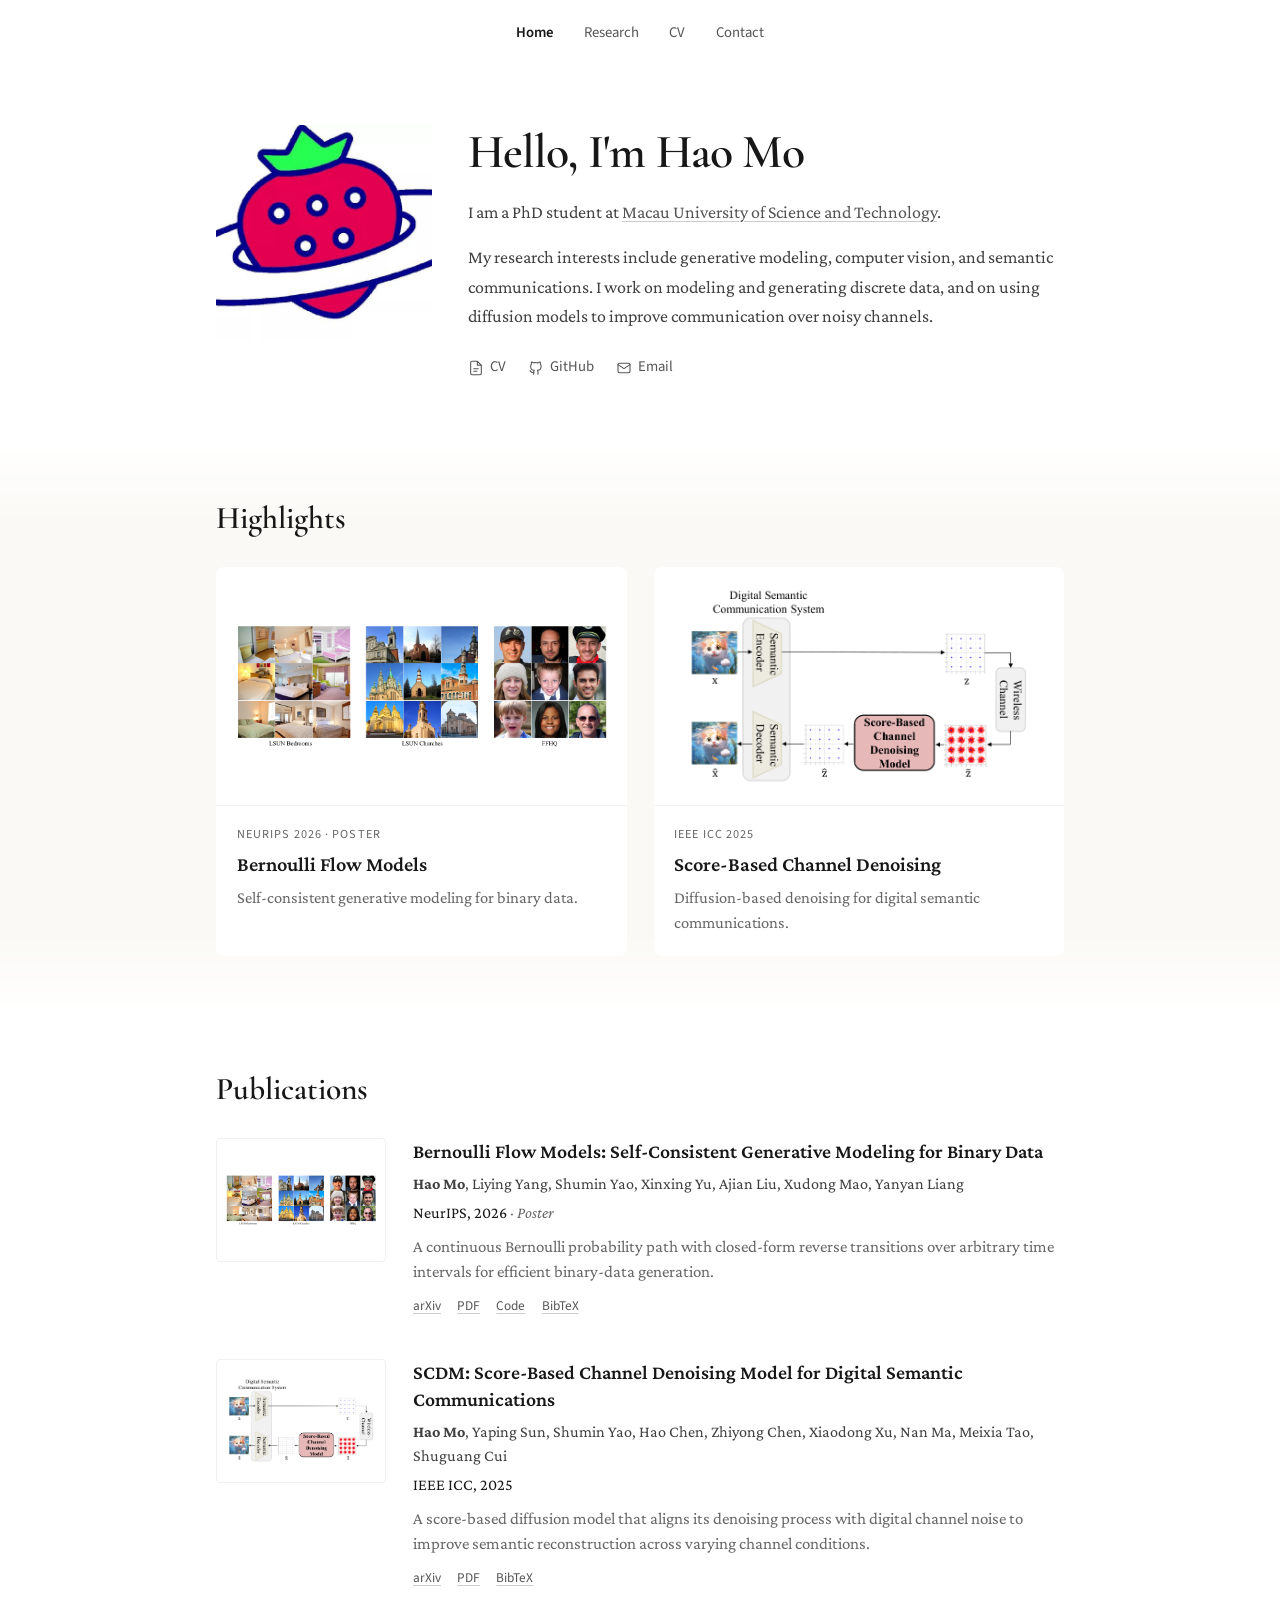
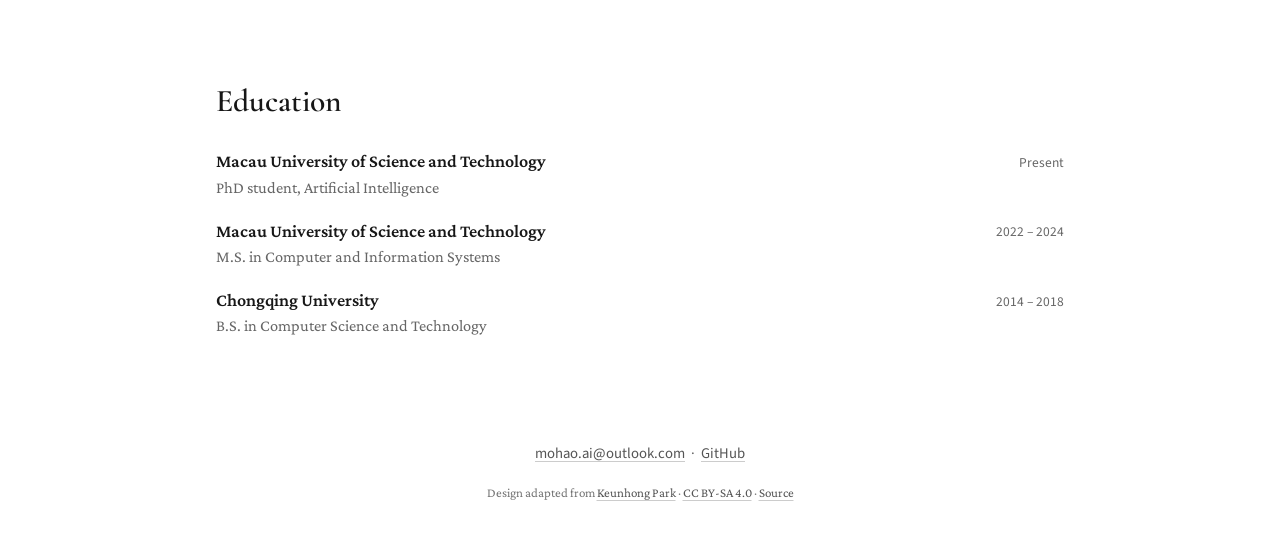
==== index.html @ dd37f868 "Add Hao Mo academic homepage and printable CV" ====
<!doctype html>
<html lang="en">
<head>
  <meta charset="utf-8">
  <meta name="viewport" content="width=device-width, initial-scale=1">
  <title>Hao Mo — Generative Models &amp; Computer Vision</title>
  <meta name="description" content="Hao Mo is a PhD student at Macau University of Science and Technology working on generative models, computer vision, and semantic communications.">
  <link rel="canonical" href="https://minimo6666.github.io/">
  <meta property="og:type" content="website">
  <meta property="og:title" content="Hao Mo — Academic Homepage">
  <meta property="og:description" content="Generative models, computer vision, and semantic communications. Selected research: Bernoulli Flow Models and SCDM.">
  <meta property="og:url" content="https://minimo6666.github.io/">
  <meta property="og:image" content="https://minimo6666.github.io/assets/images/bfm-samples.png">
  <meta name="theme-color" content="#faf9f5">
  <link rel="icon" type="image/png" href="assets/images/avatar.png">
  <link rel="stylesheet" href="assets/styles.css">
</head>
<body>
  <a class="skip-link" href="#main">Skip to content</a>
  <header class="site-header">
    <nav class="container" aria-label="Main navigation">
      <a href="./" aria-current="page">Home</a>
      <a href="#publications">Research</a>
      <a href="cv.html">CV</a>
      <a href="#contact">Contact</a>
    </nav>
  </header>
  <main id="main">
    <!-- ABOUT: update your introduction and replace assets/images/avatar.png here. -->
    <section class="hero" aria-labelledby="intro-title">
      <div class="container hero-grid">
        <img class="avatar" src="assets/images/avatar.png" width="216" height="216" alt="Hao Mo's profile illustration">
        <div>
          <h1 id="intro-title">Hello, I'm Hao Mo</h1>
          <div class="bio">
            <p>I am a PhD student at <a href="https://www.must.edu.mo/">Macau University of Science and Technology</a>.</p>
            <p>My research interests include generative modeling, computer vision, and semantic communications. I work on modeling and generating discrete data, and on using diffusion models to improve communication over noisy channels.</p>
          </div>
          <div class="profile-links" aria-label="Profile links">
            <a href="cv.html"><svg class="icon" viewBox="0 0 24 24" fill="none" stroke="currentColor" stroke-width="1.6" aria-hidden="true"><path d="M14 2H6a2 2 0 0 0-2 2v16a2 2 0 0 0 2 2h12a2 2 0 0 0 2-2V8z"/><path d="M14 2v6h6M8 13h8M8 17h6"/></svg>CV</a>
            <a href="https://github.com/minimo6666"><svg class="icon" viewBox="0 0 24 24" fill="none" stroke="currentColor" stroke-width="1.6" stroke-linecap="round" stroke-linejoin="round" aria-hidden="true"><path d="M9 19c-4.3 1.3-4.3-2.2-6-2.7m12 5v-3.4a3 3 0 0 0-.8-2.3c2.7-.3 5.5-1.3 5.5-6a4.7 4.7 0 0 0-1.3-3.3 4.3 4.3 0 0 0-.1-3.3s-1-.3-3.4 1.3a11.5 11.5 0 0 0-6.2 0C6.3 2.7 5.3 3 5.3 3a4.3 4.3 0 0 0-.1 3.3A4.7 4.7 0 0 0 3.9 9.6c0 4.7 2.8 5.7 5.5 6a3 3 0 0 0-.8 2.3v3.4"/></svg>GitHub</a>
            <a href="mailto:mohao.ai@outlook.com"><svg class="icon" viewBox="0 0 24 24" fill="none" stroke="currentColor" stroke-width="1.6" stroke-linecap="round" stroke-linejoin="round" aria-hidden="true"><rect x="3" y="5" width="18" height="14" rx="2"/><path d="m3 7 9 6 9-6"/></svg>Email</a>
          </div>
        </div>
      </div>
    </section>

    <!-- HIGHLIGHTS: original figures from the linked papers, displayed without cropping. -->
    <section class="highlights" aria-labelledby="highlights-title">
      <div class="container">
        <h2 id="highlights-title">Highlights</h2>
        <div class="highlight-grid">
          <article class="highlight">
            <a href="https://arxiv.org/abs/2610.11362">
              <div class="highlight-image"><img src="assets/images/bfm-samples.png" width="1116" height="369" alt="Image samples generated by Bernoulli Flow Models" loading="lazy"></div>
              <div class="highlight-copy">
                <span class="eyebrow">NeurIPS 2026 · Poster</span>
                <h3>Bernoulli Flow Models</h3>
                <p>Self-consistent generative modeling for binary data.</p>
              </div>
            </a>
          </article>
          <article class="highlight">
            <a href="https://arxiv.org/abs/2501.17876">
              <div class="highlight-image"><img src="assets/images/scdm-overview.png" width="757" height="430" alt="SCDM system diagram showing digital semantic communication and channel denoising" loading="lazy"></div>
              <div class="highlight-copy">
                <span class="eyebrow">IEEE ICC 2025</span>
                <h3>Score-Based Channel Denoising</h3>
                <p>Diffusion-based denoising for digital semantic communications.</p>
              </div>
            </a>
          </article>
        </div>
      </div>
    </section>

    <!-- PUBLICATIONS: duplicate an article block when adding a new paper. -->
    <section class="publications" id="publications" aria-labelledby="publications-title">
      <div class="container">
        <h2 id="publications-title">Publications</h2>
        <article class="publication">
          <a class="publication-image" href="https://arxiv.org/abs/2610.11362" aria-label="Read Bernoulli Flow Models"><img src="assets/images/bfm-samples.png" width="1116" height="369" alt="BFM generated image samples" loading="lazy"></a>
          <div>
            <h3><a href="https://arxiv.org/abs/2610.11362">Bernoulli Flow Models: Self-Consistent Generative Modeling for Binary Data</a></h3>
            <p class="authors"><strong>Hao Mo</strong>, Liying Yang, Shumin Yao, Xinxing Yu, Ajian Liu, Xudong Mao, Yanyan Liang</p>
            <p class="venue">NeurIPS, 2026 <span>· Poster</span></p>
            <p class="description">A continuous Bernoulli probability path with closed-form reverse transitions over arbitrary time intervals for efficient binary-data generation.</p>
            <div class="paper-links" aria-label="Bernoulli Flow Models resources">
              <a href="https://arxiv.org/abs/2610.11362">arXiv</a>
              <a href="https://arxiv.org/pdf/2610.11362">PDF</a>
              <a href="https://github.com/minimo6666/BFM_NeurIPS2026">Code</a>
              <a href="assets/bib/bfm.bib" download>BibTeX</a>
            </div>
          </div>
        </article>
        <article class="publication">
          <a class="publication-image" href="https://arxiv.org/abs/2501.17876" aria-label="Read SCDM"><img src="assets/images/scdm-overview.png" width="757" height="430" alt="SCDM system overview" loading="lazy"></a>
          <div>
            <h3><a href="https://arxiv.org/abs/2501.17876">SCDM: Score-Based Channel Denoising Model for Digital Semantic Communications</a></h3>
            <p class="authors"><strong>Hao Mo</strong>, Yaping Sun, Shumin Yao, Hao Chen, Zhiyong Chen, Xiaodong Xu, Nan Ma, Meixia Tao, Shuguang Cui</p>
            <p class="venue">IEEE ICC, 2025</p>
            <p class="description">A score-based diffusion model that aligns its denoising process with digital channel noise to improve semantic reconstruction across varying channel conditions.</p>
            <div class="paper-links" aria-label="SCDM resources">
              <a href="https://arxiv.org/abs/2501.17876">arXiv</a>
              <a href="https://arxiv.org/pdf/2501.17876">PDF</a>
              <a href="assets/bib/scdm.bib" download>BibTeX</a>
            </div>
          </div>
        </article>
      </div>
    </section>

    <section class="education" aria-labelledby="education-title">
      <div class="container">
        <h2 id="education-title">Education</h2>
        <ul class="education-list">
          <li><div><h3>Macau University of Science and Technology</h3><p>PhD student, Artificial Intelligence</p></div><time>Present</time></li>
          <li><div><h3>Macau University of Science and Technology</h3><p>M.S. in Computer and Information Systems</p></div><time>2022 – 2024</time></li>
          <li><div><h3>Chongqing University</h3><p>B.S. in Computer Science and Technology</p></div><time>2014 – 2018</time></li>
        </ul>
      </div>
    </section>
  </main>
  <footer class="site-footer" id="contact">
    <div class="container">
      <p class="contact"><a href="mailto:mohao.ai@outlook.com">mohao.ai@outlook.com</a> &nbsp;·&nbsp; <a href="https://github.com/minimo6666">GitHub</a></p>
      <p class="credit">Design adapted from <a href="https://keunhong.com/">Keunhong Park</a> · <a href="https://creativecommons.org/licenses/by-sa/4.0/">CC BY-SA 4.0</a> · <a href="https://github.com/minimo6666/minimo6666.github.io">Source</a></p>
    </div>
  </footer>
</body>
</html>
---- assets/styles.css ----
/* Adapted from Keunhong Park's academic website, CC BY-SA 4.0.
   Original: https://github.com/keunhong/keunhong.github.io */
@import url('https://fonts.googleapis.com/css2?family=Cormorant+Garamond:wght@400;500;600;700&family=Crimson+Pro:ital,wght@0,400;0,500;0,600;0,700;1,400&family=Source+Sans+3:wght@400;500;600&display=swap');

:root {
  --surface: #fff;
  --surface-muted: #faf9f5;
  --text: #171717;
  --body: #404040;
  --muted: #666;
  --border: #e5e5e5;
  --serif: 'Crimson Pro', Georgia, Cambria, serif;
  --display: 'Cormorant Garamond', Georgia, serif;
  --sans: 'Source Sans 3', system-ui, sans-serif;
}
* { box-sizing: border-box; }
html { scroll-behavior: smooth; scroll-padding-top: 2rem; font-size: 18px; }
body { margin: 0; color: var(--text); background: var(--surface); font-family: var(--serif); line-height: 1.65; -webkit-font-smoothing: antialiased; }
img { display: block; max-width: 100%; }
a { color: #555; text-decoration-color: #ccc; text-decoration-thickness: 1px; text-underline-offset: 3px; }
a:hover { color: #111; text-decoration-color: #555; }
a:focus-visible, button:focus-visible { outline: 2px solid #555; outline-offset: 5px; border-radius: 2px; }
h1, h2, h3, p { margin: 0; }
h1, h2 { font-family: var(--display); font-weight: 600; line-height: 1.15; }
h1 { font-size: clamp(2.1rem, 5vw, 2.65rem); letter-spacing: -.02em; }
h2 { font-size: 1.75rem; margin-bottom: 1.7rem; }
h3 { font-size: 1.1rem; font-weight: 600; line-height: 1.35; }
p + p { margin-top: .85rem; }
.container { width: min(100%, 896px); padding-inline: 24px; margin-inline: auto; }
.skip-link { position: absolute; left: 1rem; top: -5rem; background: #fff; padding: .5rem 1rem; z-index: 10; }
.skip-link:focus { top: 1rem; }
.site-header { padding: 1.15rem 0; }
.site-header nav { display: flex; justify-content: center; gap: 1.7rem; font-family: var(--sans); font-size: .82rem; }
.site-header a { text-decoration: none; }
.site-header a[aria-current='page'] { font-weight: 600; color: #171717; }
.hero { padding: 3.3rem 0 3.6rem; }
.hero-grid { display: grid; grid-template-columns: 216px 1fr; align-items: start; gap: 2rem; }
.avatar { width: 216px; height: 216px; object-fit: cover; }
.bio { margin-top: 1rem; color: var(--body); }
.profile-links { display: flex; flex-wrap: wrap; gap: 1.2rem; margin-top: 1.3rem; font-family: var(--sans); font-size: .82rem; }
.profile-links a { display: inline-flex; align-items: center; gap: .35rem; text-decoration: none; }
.icon { width: 16px; height: 16px; flex: 0 0 auto; }
.highlights { position: relative; padding: 3.1rem 0; }
.highlights::before { content: ''; position: absolute; inset: 0; background: var(--surface-muted); mask-image: linear-gradient(to bottom, transparent, #000 14%, #000 86%, transparent); }
.highlights .container { position: relative; }
.highlight-grid { display: grid; grid-template-columns: repeat(2, minmax(0, 1fr)); gap: 1.5rem; }
.highlight { background: #fff; border-radius: 8px; overflow: hidden; transition: transform .2s, box-shadow .2s; }
.highlight:hover { transform: translateY(-3px); box-shadow: 0 3px 12px #00000008; }
.highlight > a { display: block; color: inherit; text-decoration: none; }
.highlight-image { aspect-ratio: 1.72; display: flex; align-items: center; padding: 1.1rem; border-bottom: 1px solid #f4f3ef; }
.highlight-image img { width: 100%; height: 100%; object-fit: contain; }
.highlight-copy { padding: 1rem 1.15rem 1.15rem; }
.highlight-copy h3 { font-size: 1.13rem; }
.highlight-copy p { color: var(--muted); font-size: .92rem; line-height: 1.5; margin-top: .4rem; }
.eyebrow { display: block; color: var(--muted); font-family: var(--sans); font-size: .68rem; letter-spacing: .09em; text-transform: uppercase; margin-bottom: .4rem; }
.publications { padding: 3.3rem 0 1.9rem; }
.publication { display: grid; grid-template-columns: 170px 1fr; gap: 1.5rem; margin-bottom: 2.3rem; }
.publication-image { align-self: start; display: flex; align-items: center; justify-content: center; height: 124px; padding: .5rem; background: #fff; border: 1px solid #f1f0ed; border-radius: 4px; }
.publication-image img { width: 100%; height: 100%; object-fit: contain; }
.publication h3 a { color: var(--text); text-decoration: none; }
.publication h3 a:hover { text-decoration: underline; }
.authors { font-size: .9rem; color: var(--body); line-height: 1.5; margin-top: .35rem; }
.venue { font-size: .9rem; margin-top: .2rem; }
.venue span { color: var(--muted); font-style: italic; }
.description { font-size: .94rem; color: var(--muted); line-height: 1.5; margin-top: .45rem; }
.paper-links { display: flex; flex-wrap: wrap; gap: .9rem; font-family: var(--sans); font-size: .74rem; margin-top: .6rem; }
.education { padding: 1rem 0 3rem; }
.education-list { list-style: none; margin: 0; padding: 0; }
.education-list li { display: flex; justify-content: space-between; gap: 1rem; margin-bottom: 1rem; }
.education-list h3 { font-size: 1rem; }
.education-list p, .education-list time { font-size: .91rem; color: var(--muted); }
.education-list time { flex-shrink: 0; font-family: var(--sans); font-size: .75rem; padding-top: .14rem; }
.site-footer { padding: 1.7rem 0 2.5rem; color: var(--muted); text-align: center; font-size: .78rem; }
.site-footer .contact { font-family: var(--sans); font-size: .82rem; margin-bottom: .8rem; }
.site-footer .credit { font-size: .72rem; color: #737373; }
.cv-page { padding: 2rem 0 3rem; }
.cv-heading { display: flex; justify-content: space-between; align-items: start; gap: 1rem; border-bottom: 1px solid var(--border); padding-bottom: 1.4rem; margin-bottom: 2rem; }
.cv-heading p { color: var(--muted); margin-top: .5rem; }
.cv-section { margin-top: 2rem; }
.cv-section h2 { margin-bottom: 1rem; font-size: 1.5rem; }
.cv-publications { padding-left: 1.2rem; }
.cv-publications li { padding-left: .35rem; margin-bottom: 1rem; }
.print-button { font: .78rem var(--sans); color: #555; border: 1px solid #ddd; background: #fff; padding: .5rem .85rem; border-radius: 4px; cursor: pointer; white-space: nowrap; }
.print-button:hover { border-color: #999; }
@media (max-width: 640px) {
  html { font-size: 17px; }
  .container { padding-inline: 22px; }
  .hero { padding-top: 1.8rem; padding-bottom: 2rem; }
  .hero-grid { grid-template-columns: 1fr; gap: 1.4rem; text-align: center; }
  .avatar { width: 156px; height: 156px; margin-inline: auto; }
  .bio { max-width: 34rem; margin-inline: auto; }
  .profile-links { justify-content: center; }
  .highlights { padding-block: 2.4rem; }
  .highlight-grid { grid-template-columns: 1fr; gap: 1.25rem; }
  .highlight-image { aspect-ratio: 2; }
  .publications { padding-top: 2.5rem; }
  .publication { grid-template-columns: 1fr; gap: .85rem; }
  .publication-image { height: 150px; padding: 1rem; }
  .education-list li { display: block; }
  .education-list time { display: block; margin-top: .2rem; }
  .cv-heading { flex-direction: column; }
}
@media (prefers-reduced-motion: reduce) {
  html { scroll-behavior: auto; }
  .highlight { transition: none; }
  .highlight:hover { transform: none; }
}
@media print {
  @page { margin: 17mm; }
  html, body { font-size: 10.5pt; color: #000; background: #fff; }
  .site-header, .site-footer, .print-button, .skip-link { display: none; }
  .container { max-width: none; width: 100%; padding: 0; }
  .cv-page { padding: 0; }
  .cv-heading { margin-bottom: 1.4rem; }
  .cv-section { margin-top: 1.3rem; }
  a { color: inherit; text-decoration: none; }
  li, .publication { break-inside: avoid; }
}
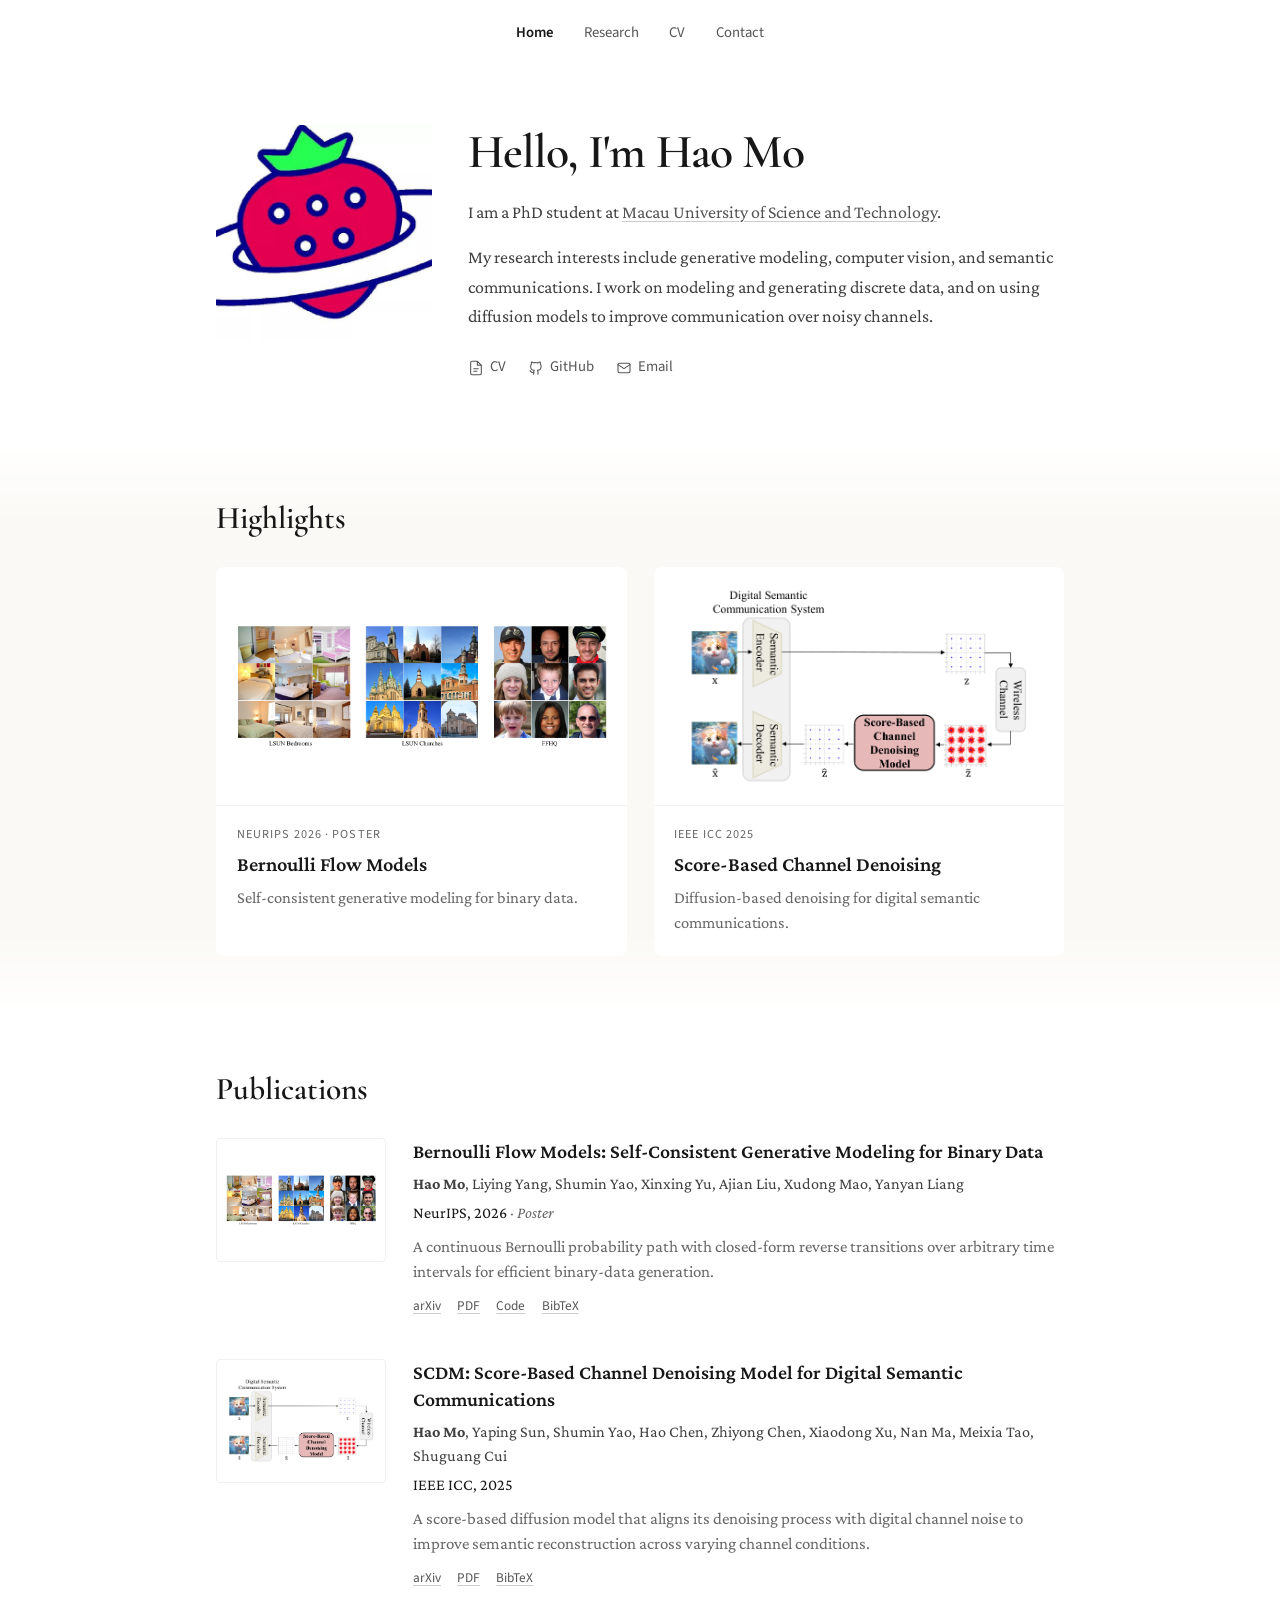
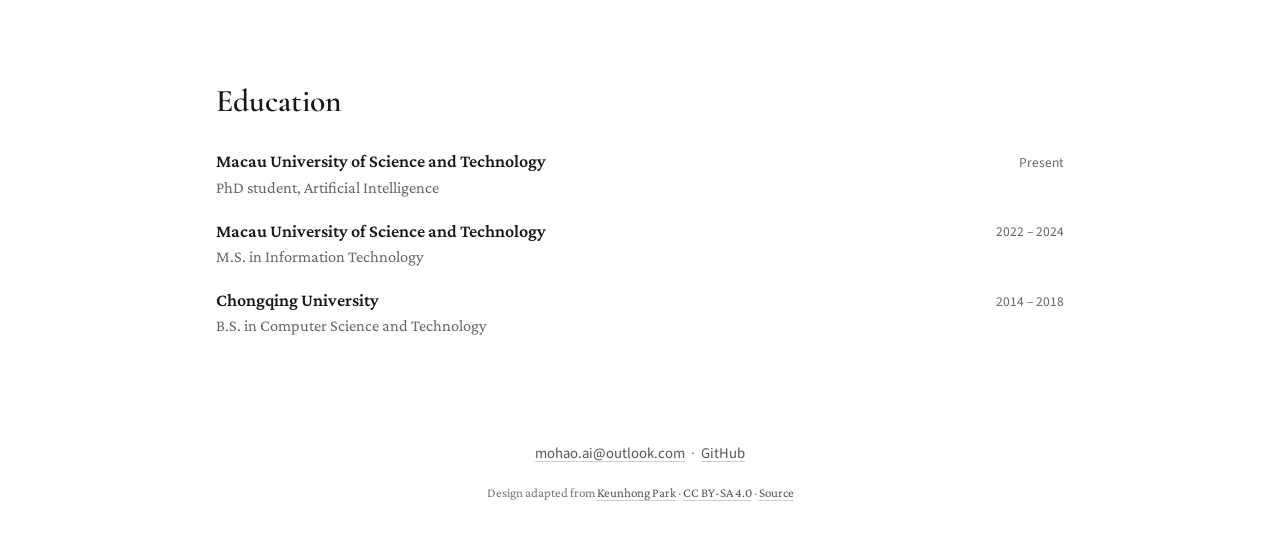
==== commit 54b20d57: "Correct master's degree to Information Technology" ====
--- a/index.html
+++ b/index.html
@@ -115,7 +115,7 @@
         <h2 id="education-title">Education</h2>
         <ul class="education-list">
           <li><div><h3>Macau University of Science and Technology</h3><p>PhD student, Artificial Intelligence</p></div><time>Present</time></li>
-          <li><div><h3>Macau University of Science and Technology</h3><p>M.S. in Computer and Information Systems</p></div><time>2022 – 2024</time></li>
+          <li><div><h3>Macau University of Science and Technology</h3><p>M.S. in Information Technology</p></div><time>2022 – 2024</time></li>
           <li><div><h3>Chongqing University</h3><p>B.S. in Computer Science and Technology</p></div><time>2014 – 2018</time></li>
         </ul>
       </div>
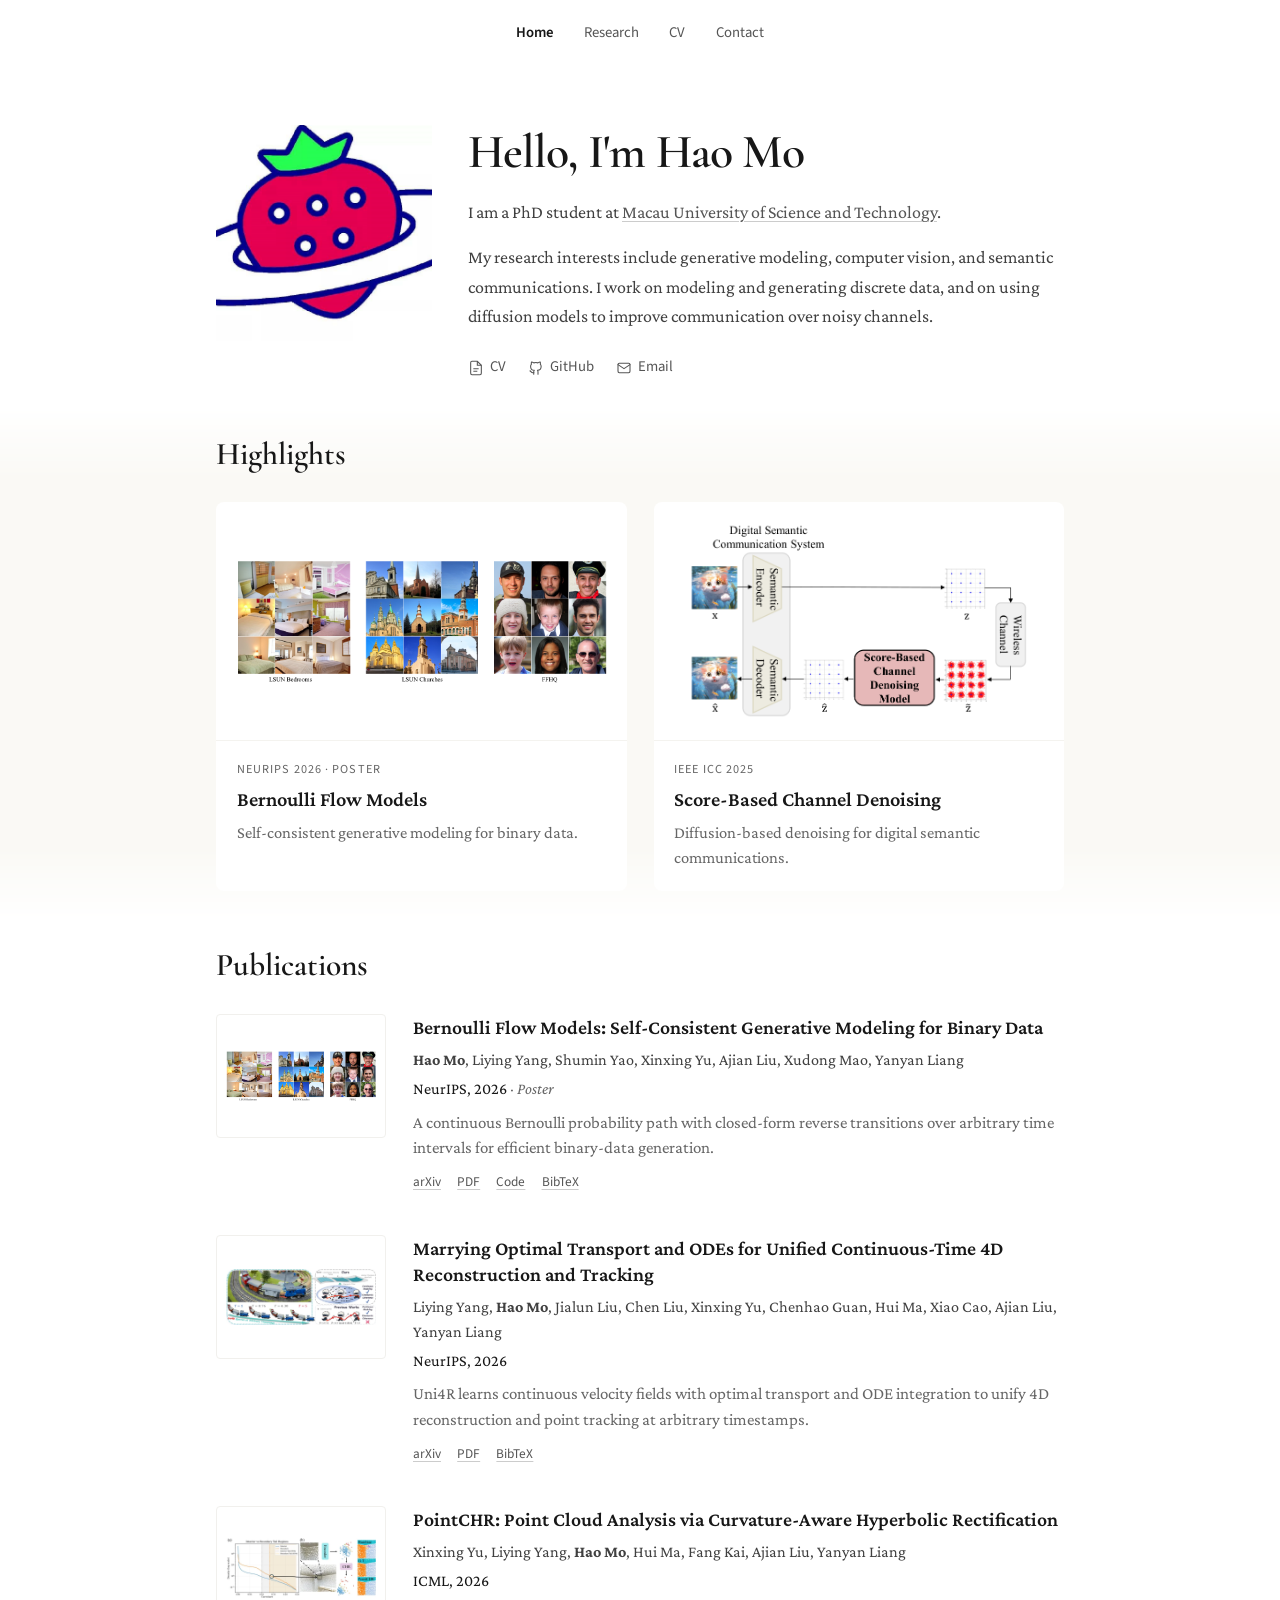
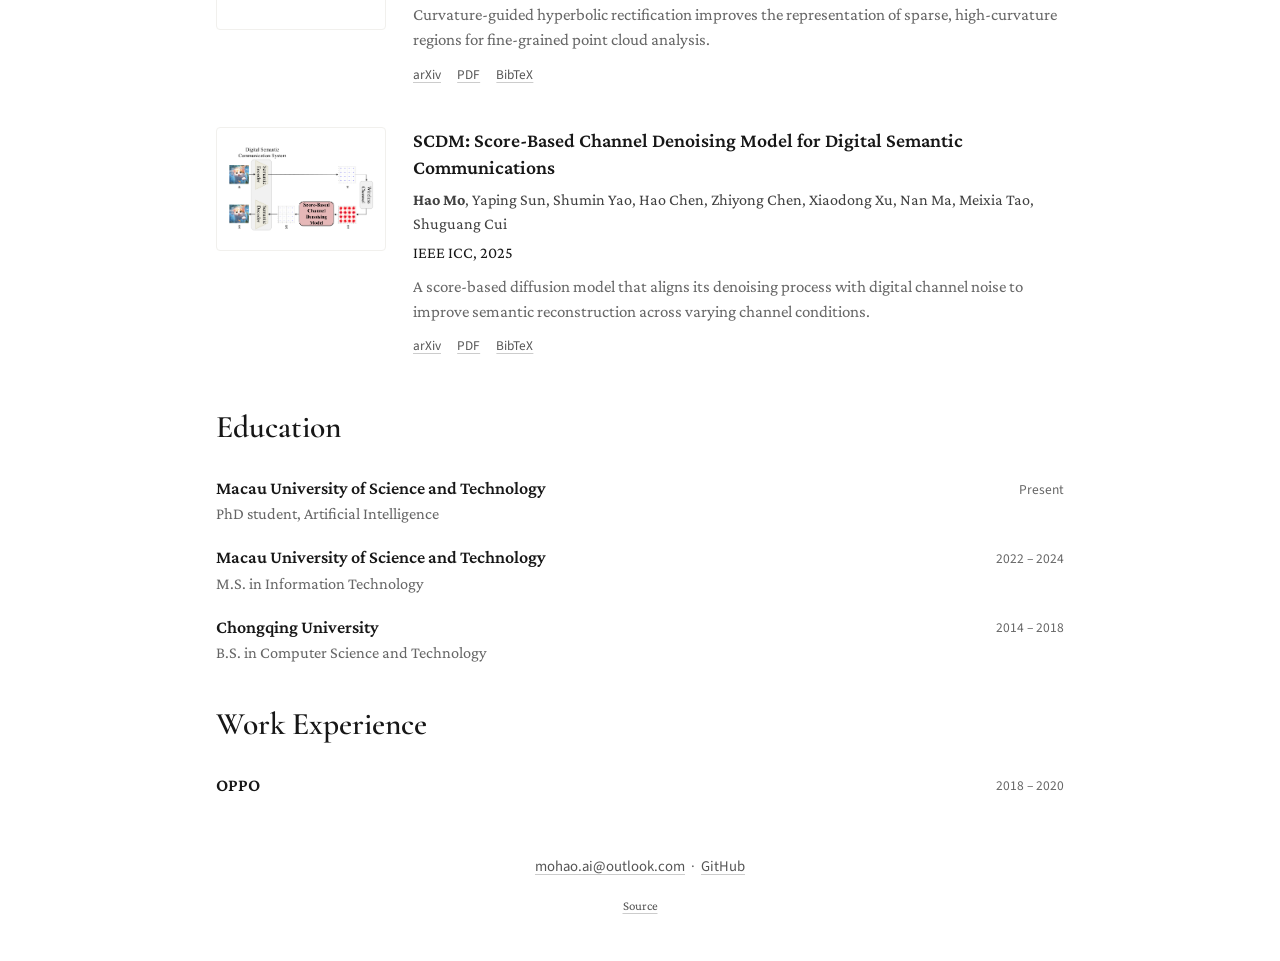
==== commit 18aec0ba: "Refine spacing, expand publications, and add OPPO experience" ====
--- a/index.html
+++ b/index.html
@@ -13,7 +13,7 @@
   <meta property="og:image" content="https://minimo6666.github.io/assets/images/bfm-samples.png">
   <meta name="theme-color" content="#faf9f5">
   <link rel="icon" type="image/png" href="assets/images/avatar.png">
-  <link rel="stylesheet" href="assets/styles.css">
+  <link rel="stylesheet" href="assets/styles.css?v=20261016">
 </head>
 <body>
   <a class="skip-link" href="#main">Skip to content</a>
@@ -94,6 +94,34 @@
           </div>
         </article>
         <article class="publication">
+          <a class="publication-image" href="https://arxiv.org/abs/2608.09613" aria-label="Read Marrying Optimal Transport and ODEs"><img src="assets/images/uni4r-teaser.webp" width="2035" height="763" alt="Uni4R overview of continuous-time 4D reconstruction and point tracking" loading="lazy"></a>
+          <div>
+            <h3><a href="https://arxiv.org/abs/2608.09613">Marrying Optimal Transport and ODEs for Unified Continuous-Time 4D Reconstruction and Tracking</a></h3>
+            <p class="authors">Liying Yang, <strong>Hao Mo</strong>, Jialun Liu, Chen Liu, Xinxing Yu, Chenhao Guan, Hui Ma, Xiao Cao, Ajian Liu, Yanyan Liang</p>
+            <p class="venue">NeurIPS, 2026</p>
+            <p class="description">Uni4R learns continuous velocity fields with optimal transport and ODE integration to unify 4D reconstruction and point tracking at arbitrary timestamps.</p>
+            <div class="paper-links" aria-label="Uni4R resources">
+              <a href="https://arxiv.org/abs/2608.09613">arXiv</a>
+              <a href="https://arxiv.org/pdf/2608.09613">PDF</a>
+              <a href="assets/bib/uni4r.bib" download>BibTeX</a>
+            </div>
+          </div>
+        </article>
+        <article class="publication">
+          <a class="publication-image" href="https://arxiv.org/abs/2607.24052" aria-label="Read PointCHR"><img src="assets/images/pointchr-teaser.webp" width="1181" height="473" alt="PointCHR illustration of curvature imbalance and improved geometric boundaries" loading="lazy"></a>
+          <div>
+            <h3><a href="https://arxiv.org/abs/2607.24052">PointCHR: Point Cloud Analysis via Curvature-Aware Hyperbolic Rectification</a></h3>
+            <p class="authors">Xinxing Yu, Liying Yang, <strong>Hao Mo</strong>, Hui Ma, Fang Kai, Ajian Liu, Yanyan Liang</p>
+            <p class="venue">ICML, 2026</p>
+            <p class="description">Curvature-guided hyperbolic rectification improves the representation of sparse, high-curvature regions for fine-grained point cloud analysis.</p>
+            <div class="paper-links" aria-label="PointCHR resources">
+              <a href="https://arxiv.org/abs/2607.24052">arXiv</a>
+              <a href="https://arxiv.org/pdf/2607.24052">PDF</a>
+              <a href="assets/bib/pointchr.bib" download>BibTeX</a>
+            </div>
+          </div>
+        </article>
+        <article class="publication">
           <a class="publication-image" href="https://arxiv.org/abs/2501.17876" aria-label="Read SCDM"><img src="assets/images/scdm-overview.png" width="757" height="430" alt="SCDM system overview" loading="lazy"></a>
           <div>
             <h3><a href="https://arxiv.org/abs/2501.17876">SCDM: Score-Based Channel Denoising Model for Digital Semantic Communications</a></h3>
@@ -120,11 +148,19 @@
         </ul>
       </div>
     </section>
+    <section class="experience" aria-labelledby="experience-title">
+      <div class="container">
+        <h2 id="experience-title">Work Experience</h2>
+        <ul class="education-list">
+          <li><div><h3>OPPO</h3></div><time>2018 – 2020</time></li>
+        </ul>
+      </div>
+    </section>
   </main>
   <footer class="site-footer" id="contact">
     <div class="container">
       <p class="contact"><a href="mailto:mohao.ai@outlook.com">mohao.ai@outlook.com</a> &nbsp;·&nbsp; <a href="https://github.com/minimo6666">GitHub</a></p>
-      <p class="credit">Design adapted from <a href="https://keunhong.com/">Keunhong Park</a> · <a href="https://creativecommons.org/licenses/by-sa/4.0/">CC BY-SA 4.0</a> · <a href="https://github.com/minimo6666/minimo6666.github.io">Source</a></p>
+      <p class="credit"><a href="https://github.com/minimo6666/minimo6666.github.io">Source</a></p>
     </div>
   </footer>
 </body>
--- a/assets/styles.css
+++ b/assets/styles.css
@@ -33,14 +33,14 @@
 .site-header nav { display: flex; justify-content: center; gap: 1.7rem; font-family: var(--sans); font-size: .82rem; }
 .site-header a { text-decoration: none; }
 .site-header a[aria-current='page'] { font-weight: 600; color: #171717; }
-.hero { padding: 3.3rem 0 3.6rem; }
+.hero { padding: 3.3rem 0 1.5rem; }
 .hero-grid { display: grid; grid-template-columns: 216px 1fr; align-items: start; gap: 2rem; }
 .avatar { width: 216px; height: 216px; object-fit: cover; }
 .bio { margin-top: 1rem; color: var(--body); }
 .profile-links { display: flex; flex-wrap: wrap; gap: 1.2rem; margin-top: 1.3rem; font-family: var(--sans); font-size: .82rem; }
 .profile-links a { display: inline-flex; align-items: center; gap: .35rem; text-decoration: none; }
 .icon { width: 16px; height: 16px; flex: 0 0 auto; }
-.highlights { position: relative; padding: 3.1rem 0; }
+.highlights { position: relative; padding: 1.6rem 0; }
 .highlights::before { content: ''; position: absolute; inset: 0; background: var(--surface-muted); mask-image: linear-gradient(to bottom, transparent, #000 14%, #000 86%, transparent); }
 .highlights .container { position: relative; }
 .highlight-grid { display: grid; grid-template-columns: repeat(2, minmax(0, 1fr)); gap: 1.5rem; }
@@ -53,8 +53,9 @@
 .highlight-copy h3 { font-size: 1.13rem; }
 .highlight-copy p { color: var(--muted); font-size: .92rem; line-height: 1.5; margin-top: .4rem; }
 .eyebrow { display: block; color: var(--muted); font-family: var(--sans); font-size: .68rem; letter-spacing: .09em; text-transform: uppercase; margin-bottom: .4rem; }
-.publications { padding: 3.3rem 0 1.9rem; }
+.publications { padding: 1.5rem 0 1.9rem; }
 .publication { display: grid; grid-template-columns: 170px 1fr; gap: 1.5rem; margin-bottom: 2.3rem; }
+.publication:last-child { margin-bottom: 0; }
 .publication-image { align-self: start; display: flex; align-items: center; justify-content: center; height: 124px; padding: .5rem; background: #fff; border: 1px solid #f1f0ed; border-radius: 4px; }
 .publication-image img { width: 100%; height: 100%; object-fit: contain; }
 .publication h3 a { color: var(--text); text-decoration: none; }
@@ -64,9 +65,11 @@
 .venue span { color: var(--muted); font-style: italic; }
 .description { font-size: .94rem; color: var(--muted); line-height: 1.5; margin-top: .45rem; }
 .paper-links { display: flex; flex-wrap: wrap; gap: .9rem; font-family: var(--sans); font-size: .74rem; margin-top: .6rem; }
-.education { padding: 1rem 0 3rem; }
+.education { padding: 1rem 0 1.2rem; }
+.experience { padding: 1rem 0 1.5rem; }
 .education-list { list-style: none; margin: 0; padding: 0; }
 .education-list li { display: flex; justify-content: space-between; gap: 1rem; margin-bottom: 1rem; }
+.education-list li:last-child { margin-bottom: 0; }
 .education-list h3 { font-size: 1rem; }
 .education-list p, .education-list time { font-size: .91rem; color: var(--muted); }
 .education-list time { flex-shrink: 0; font-family: var(--sans); font-size: .75rem; padding-top: .14rem; }
@@ -85,15 +88,15 @@
 @media (max-width: 640px) {
   html { font-size: 17px; }
   .container { padding-inline: 22px; }
-  .hero { padding-top: 1.8rem; padding-bottom: 2rem; }
+  .hero { padding-top: 1.8rem; padding-bottom: 1.2rem; }
   .hero-grid { grid-template-columns: 1fr; gap: 1.4rem; text-align: center; }
   .avatar { width: 156px; height: 156px; margin-inline: auto; }
   .bio { max-width: 34rem; margin-inline: auto; }
   .profile-links { justify-content: center; }
-  .highlights { padding-block: 2.4rem; }
+  .highlights { padding-block: 1.4rem; }
   .highlight-grid { grid-template-columns: 1fr; gap: 1.25rem; }
   .highlight-image { aspect-ratio: 2; }
-  .publications { padding-top: 2.5rem; }
+  .publications { padding-top: 1.4rem; }
   .publication { grid-template-columns: 1fr; gap: .85rem; }
   .publication-image { height: 150px; padding: 1rem; }
   .education-list li { display: block; }
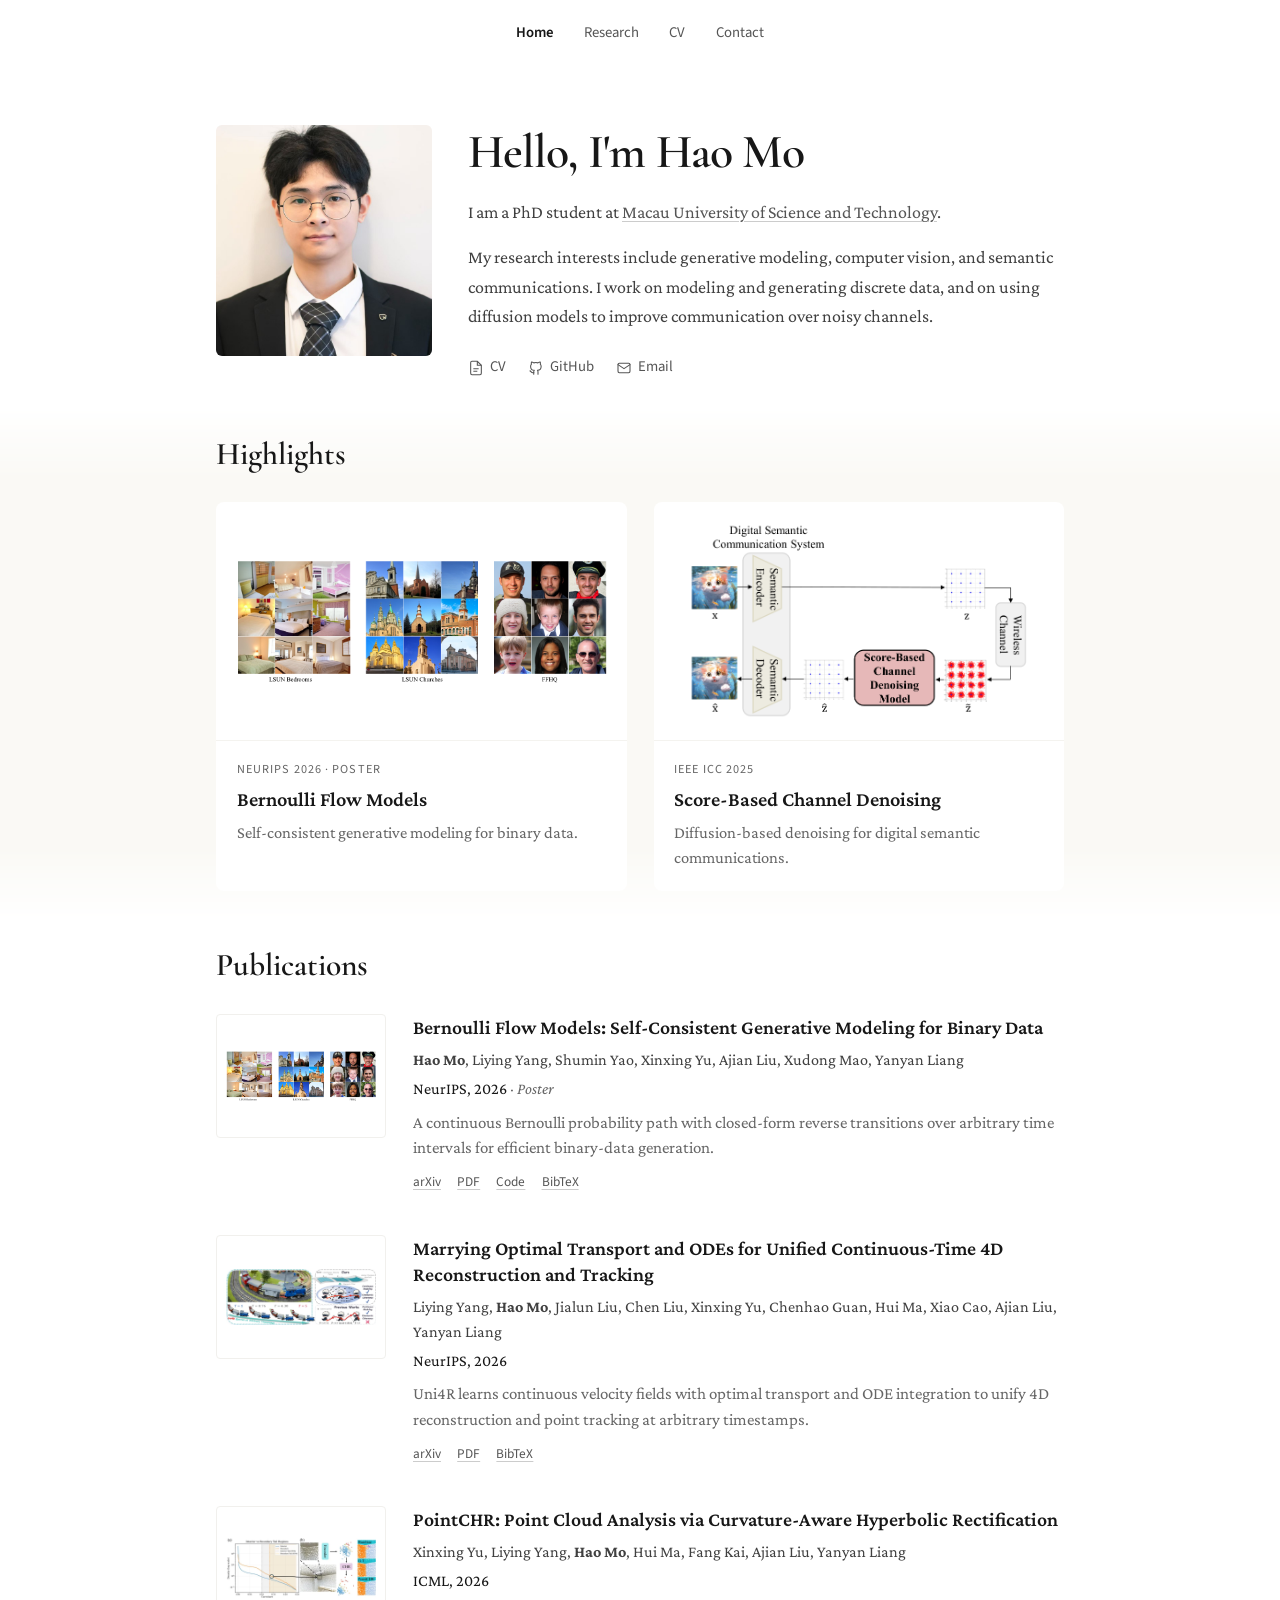
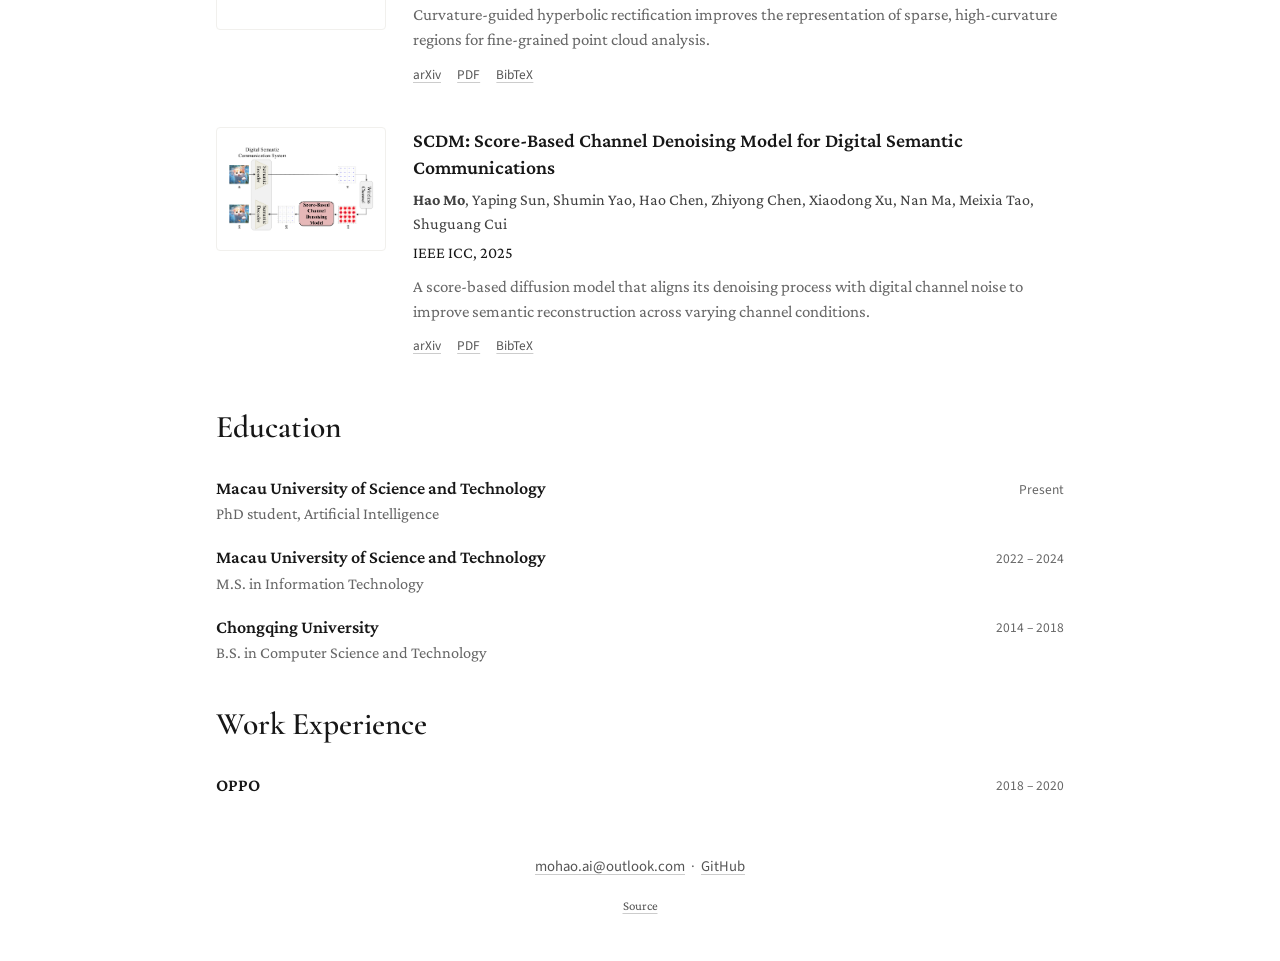
==== commit 728bc0fa: "Use Hao Mo's portrait on the academic homepage" ====
--- a/index.html
+++ b/index.html
@@ -13,7 +13,7 @@
   <meta property="og:image" content="https://minimo6666.github.io/assets/images/bfm-samples.png">
   <meta name="theme-color" content="#faf9f5">
   <link rel="icon" type="image/png" href="assets/images/avatar.png">
-  <link rel="stylesheet" href="assets/styles.css?v=20261016">
+  <link rel="stylesheet" href="assets/styles.css?v=20261016-portrait">
 </head>
 <body>
   <a class="skip-link" href="#main">Skip to content</a>
@@ -26,10 +26,10 @@
     </nav>
   </header>
   <main id="main">
-    <!-- ABOUT: update your introduction and replace assets/images/avatar.png here. -->
+    <!-- ABOUT -->
     <section class="hero" aria-labelledby="intro-title">
       <div class="container hero-grid">
-        <img class="avatar" src="assets/images/avatar.png" width="216" height="216" alt="Hao Mo's profile illustration">
+        <img class="avatar" src="assets/images/hao-mo.jpg" width="640" height="684" alt="Portrait of Hao Mo">
         <div>
           <h1 id="intro-title">Hello, I'm Hao Mo</h1>
           <div class="bio">
--- a/assets/styles.css
+++ b/assets/styles.css
@@ -35,7 +35,7 @@
 .site-header a[aria-current='page'] { font-weight: 600; color: #171717; }
 .hero { padding: 3.3rem 0 1.5rem; }
 .hero-grid { display: grid; grid-template-columns: 216px 1fr; align-items: start; gap: 2rem; }
-.avatar { width: 216px; height: 216px; object-fit: cover; }
+.avatar { width: 216px; height: auto; border-radius: 6px; }
 .bio { margin-top: 1rem; color: var(--body); }
 .profile-links { display: flex; flex-wrap: wrap; gap: 1.2rem; margin-top: 1.3rem; font-family: var(--sans); font-size: .82rem; }
 .profile-links a { display: inline-flex; align-items: center; gap: .35rem; text-decoration: none; }
@@ -90,7 +90,7 @@
   .container { padding-inline: 22px; }
   .hero { padding-top: 1.8rem; padding-bottom: 1.2rem; }
   .hero-grid { grid-template-columns: 1fr; gap: 1.4rem; text-align: center; }
-  .avatar { width: 156px; height: 156px; margin-inline: auto; }
+  .avatar { width: 156px; height: auto; margin-inline: auto; }
   .bio { max-width: 34rem; margin-inline: auto; }
   .profile-links { justify-content: center; }
   .highlights { padding-block: 1.4rem; }
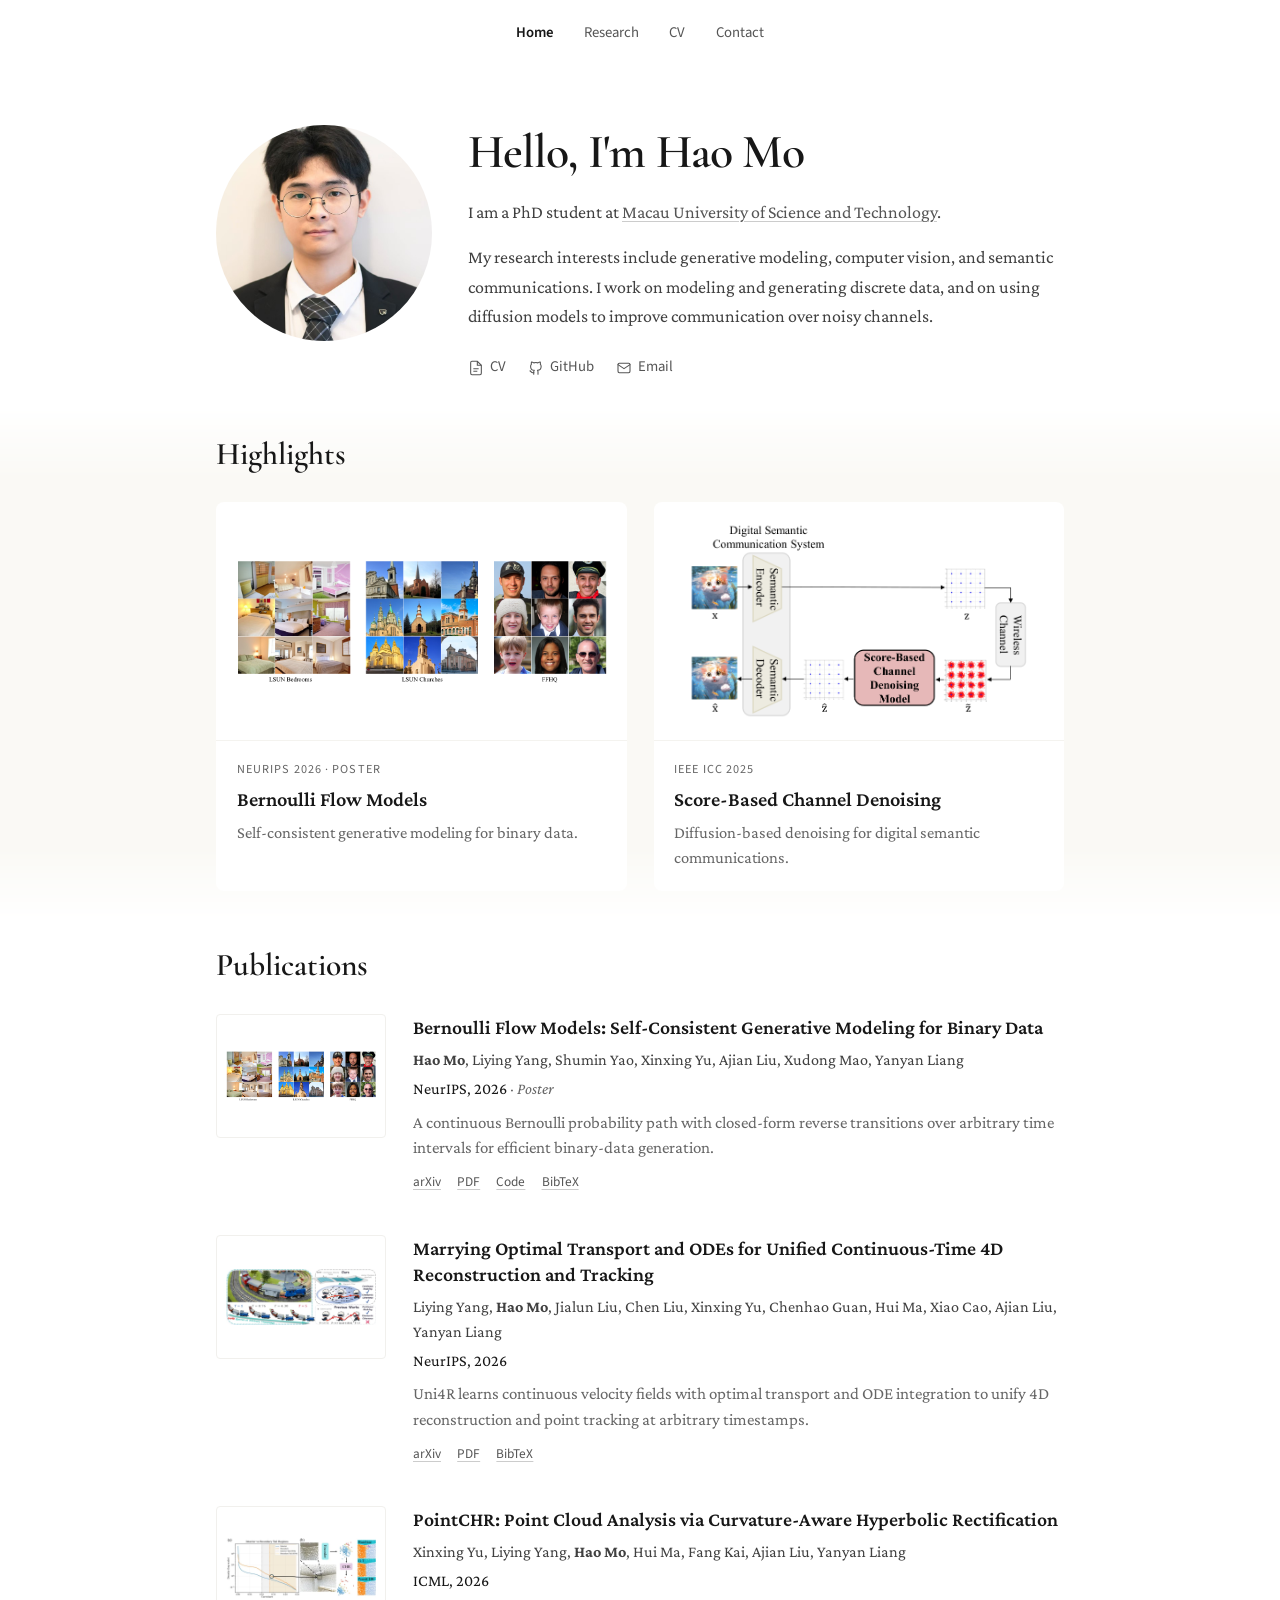
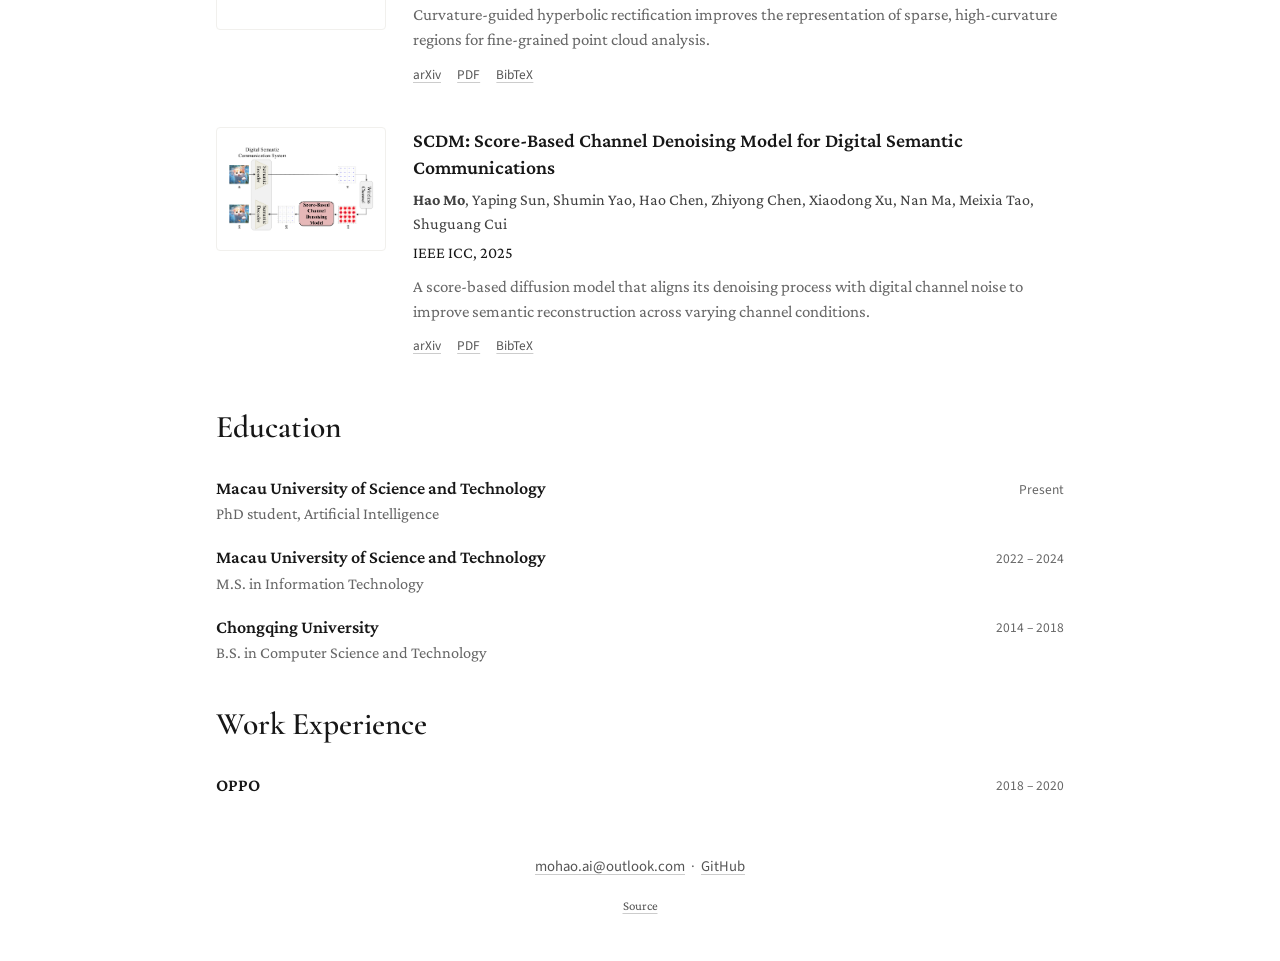
==== commit eda890b1: "Display the profile portrait as a circular avatar" ====
--- a/index.html
+++ b/index.html
@@ -13,7 +13,7 @@
   <meta property="og:image" content="https://minimo6666.github.io/assets/images/bfm-samples.png">
   <meta name="theme-color" content="#faf9f5">
   <link rel="icon" type="image/png" href="assets/images/avatar.png">
-  <link rel="stylesheet" href="assets/styles.css?v=20261016-portrait">
+  <link rel="stylesheet" href="assets/styles.css?v=20261016-circle">
 </head>
 <body>
   <a class="skip-link" href="#main">Skip to content</a>
--- a/assets/styles.css
+++ b/assets/styles.css
@@ -35,7 +35,7 @@
 .site-header a[aria-current='page'] { font-weight: 600; color: #171717; }
 .hero { padding: 3.3rem 0 1.5rem; }
 .hero-grid { display: grid; grid-template-columns: 216px 1fr; align-items: start; gap: 2rem; }
-.avatar { width: 216px; height: auto; border-radius: 6px; }
+.avatar { width: 216px; height: 216px; border-radius: 50%; object-fit: cover; object-position: center 35%; }
 .bio { margin-top: 1rem; color: var(--body); }
 .profile-links { display: flex; flex-wrap: wrap; gap: 1.2rem; margin-top: 1.3rem; font-family: var(--sans); font-size: .82rem; }
 .profile-links a { display: inline-flex; align-items: center; gap: .35rem; text-decoration: none; }
@@ -90,7 +90,7 @@
   .container { padding-inline: 22px; }
   .hero { padding-top: 1.8rem; padding-bottom: 1.2rem; }
   .hero-grid { grid-template-columns: 1fr; gap: 1.4rem; text-align: center; }
-  .avatar { width: 156px; height: auto; margin-inline: auto; }
+  .avatar { width: 156px; height: 156px; margin-inline: auto; }
   .bio { max-width: 34rem; margin-inline: auto; }
   .profile-links { justify-content: center; }
   .highlights { padding-block: 1.4rem; }
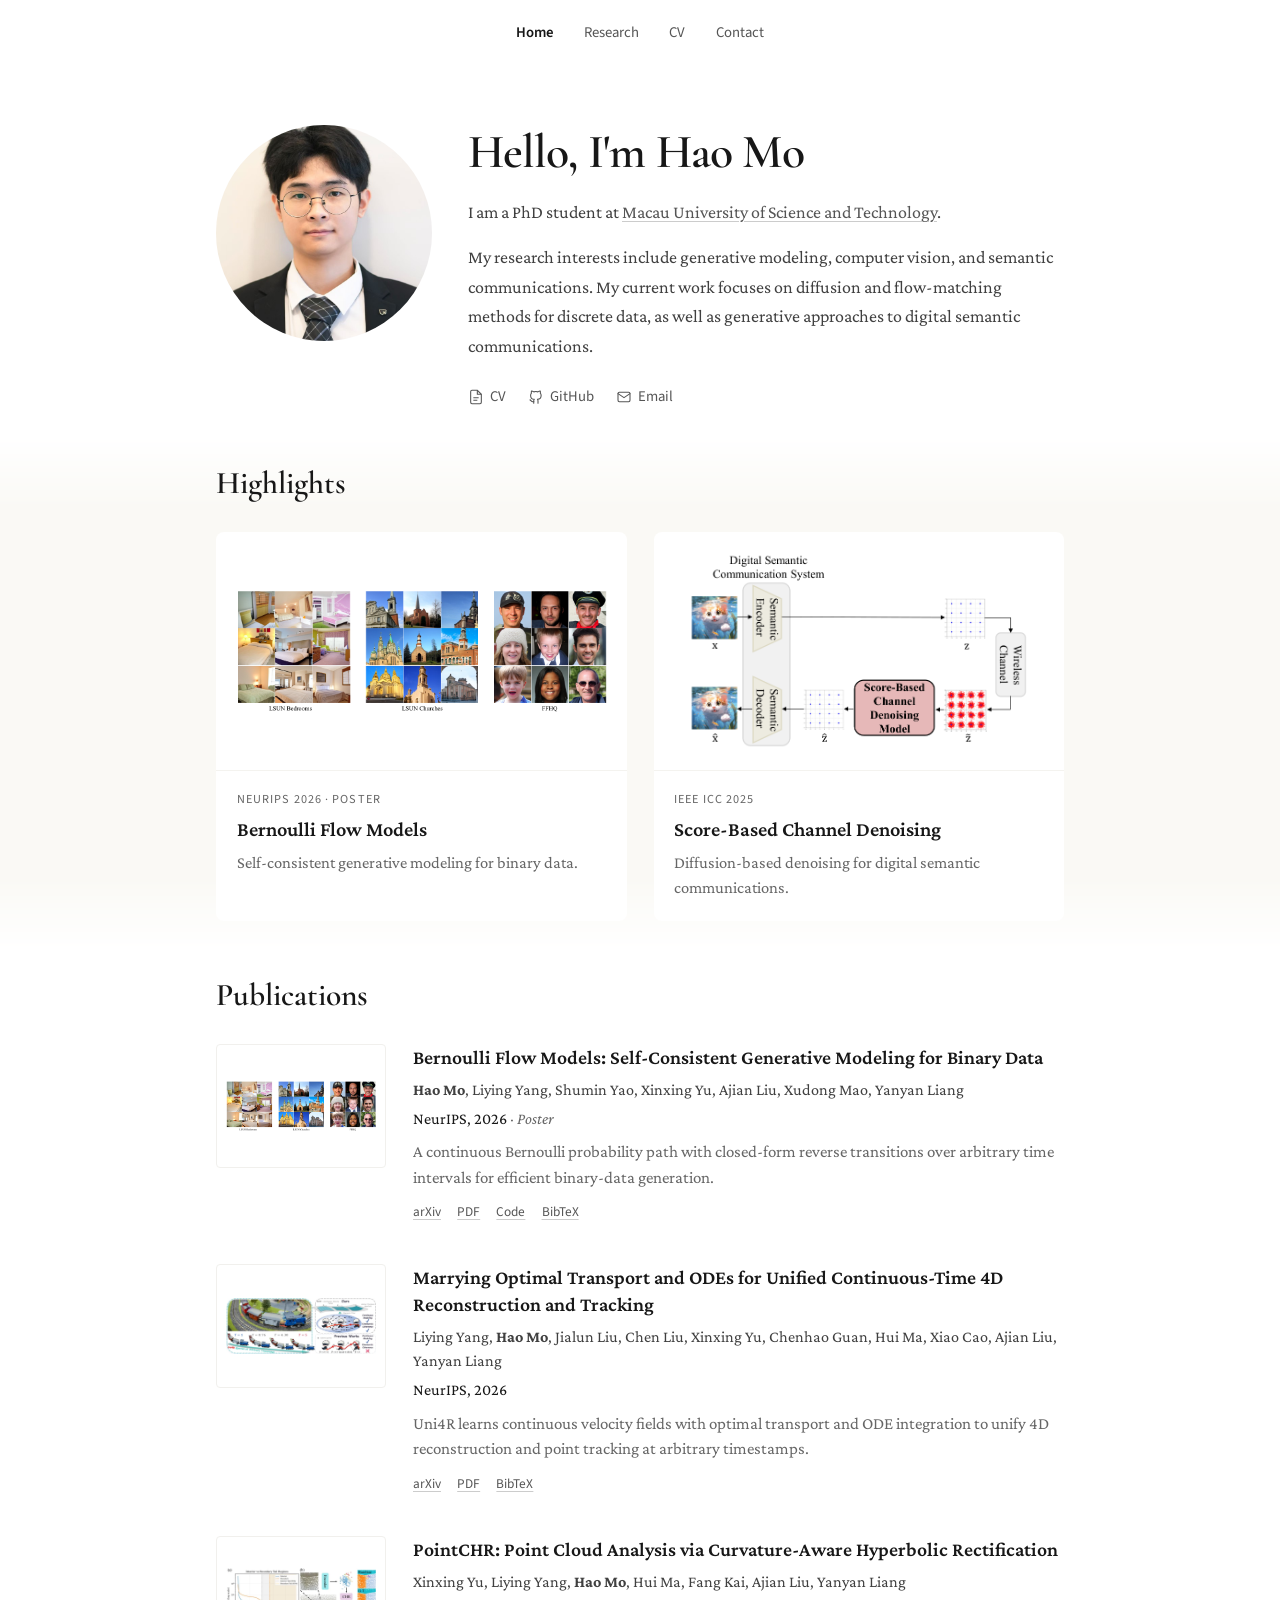
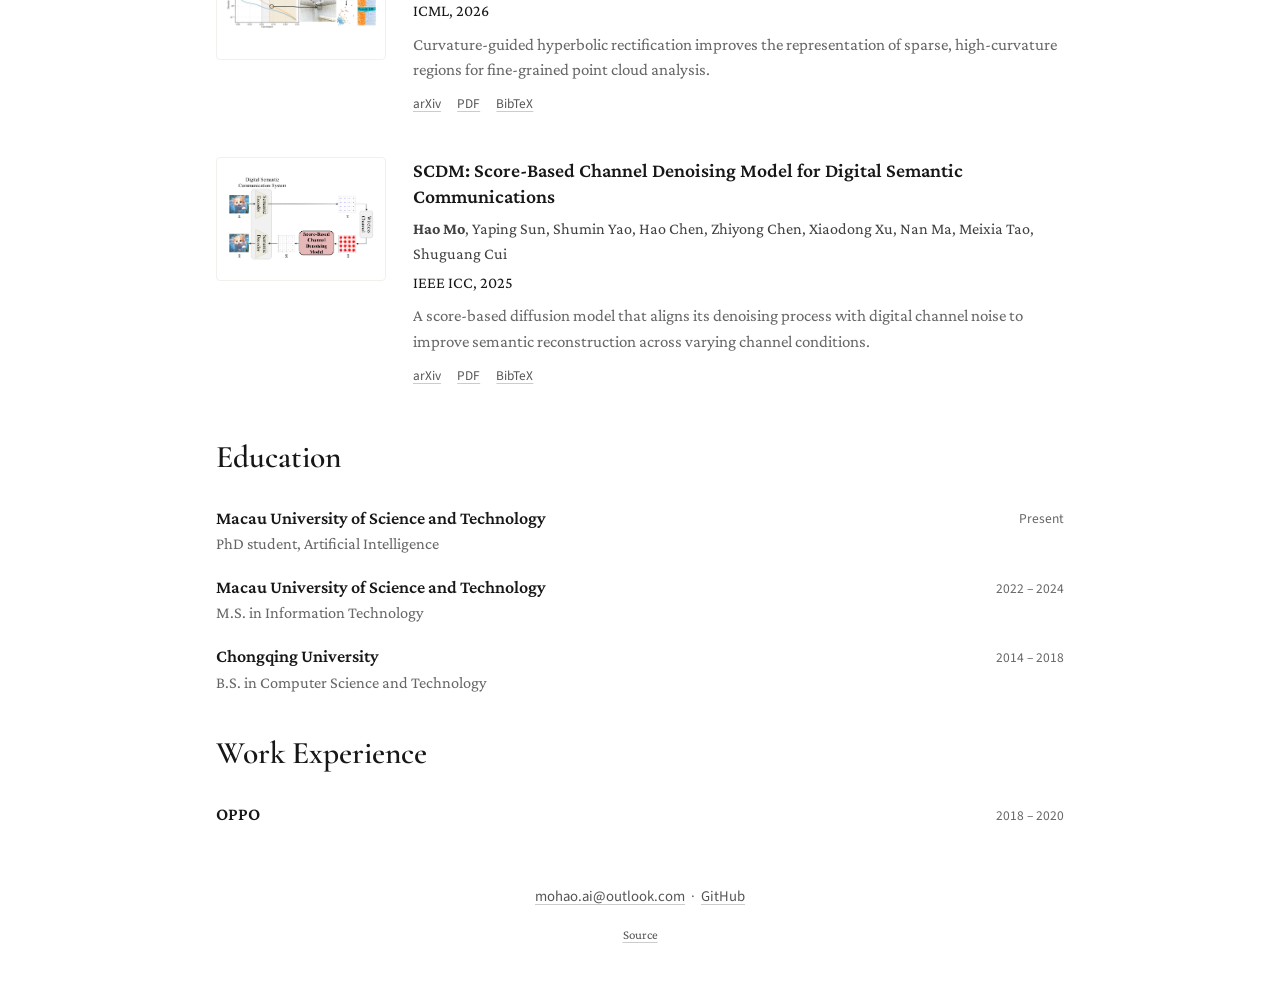
==== commit 699e0159: "Refine homepage research summary" ====
--- a/index.html
+++ b/index.html
@@ -34,7 +34,7 @@
           <h1 id="intro-title">Hello, I'm Hao Mo</h1>
           <div class="bio">
             <p>I am a PhD student at <a href="https://www.must.edu.mo/">Macau University of Science and Technology</a>.</p>
-            <p>My research interests include generative modeling, computer vision, and semantic communications. I work on modeling and generating discrete data, and on using diffusion models to improve communication over noisy channels.</p>
+            <p>My research interests include generative modeling, computer vision, and semantic communications. My current work focuses on diffusion and flow-matching methods for discrete data, as well as generative approaches to digital semantic communications.</p>
           </div>
           <div class="profile-links" aria-label="Profile links">
             <a href="cv.html"><svg class="icon" viewBox="0 0 24 24" fill="none" stroke="currentColor" stroke-width="1.6" aria-hidden="true"><path d="M14 2H6a2 2 0 0 0-2 2v16a2 2 0 0 0 2 2h12a2 2 0 0 0 2-2V8z"/><path d="M14 2v6h6M8 13h8M8 17h6"/></svg>CV</a>
